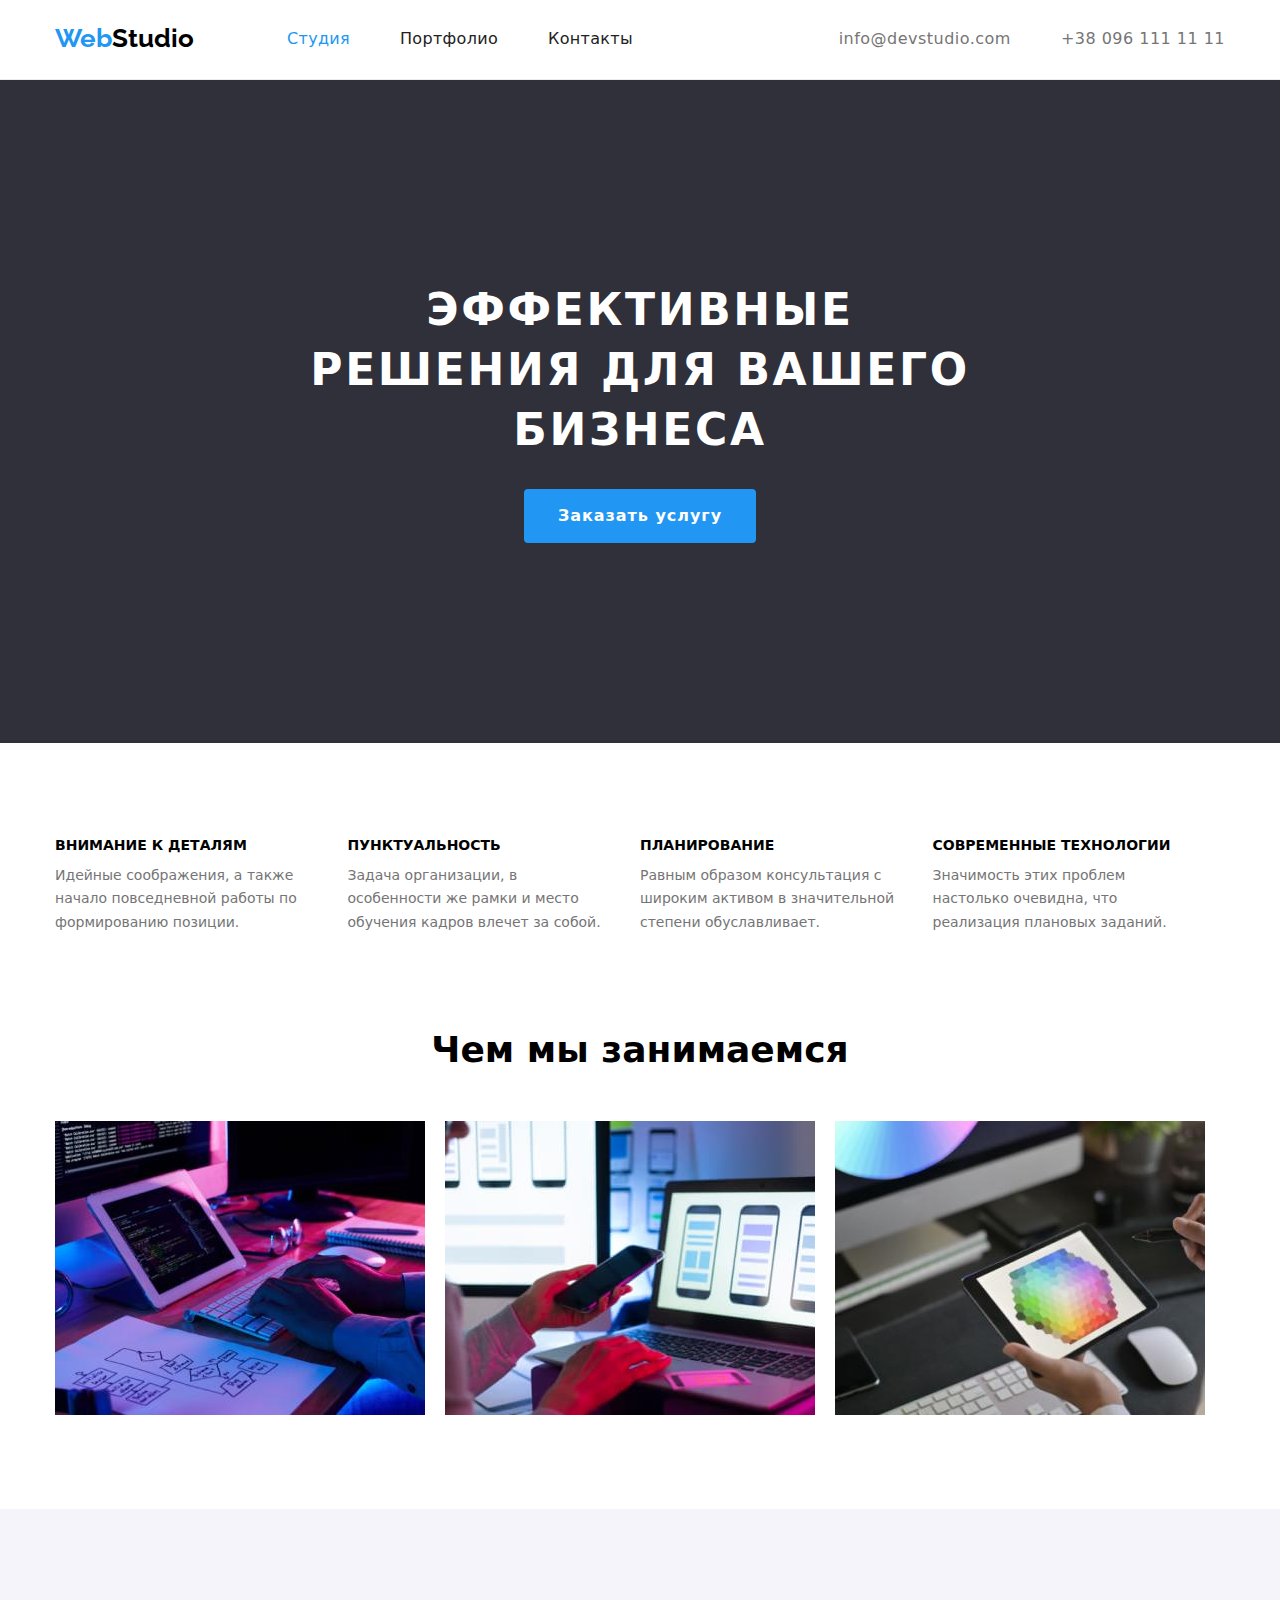
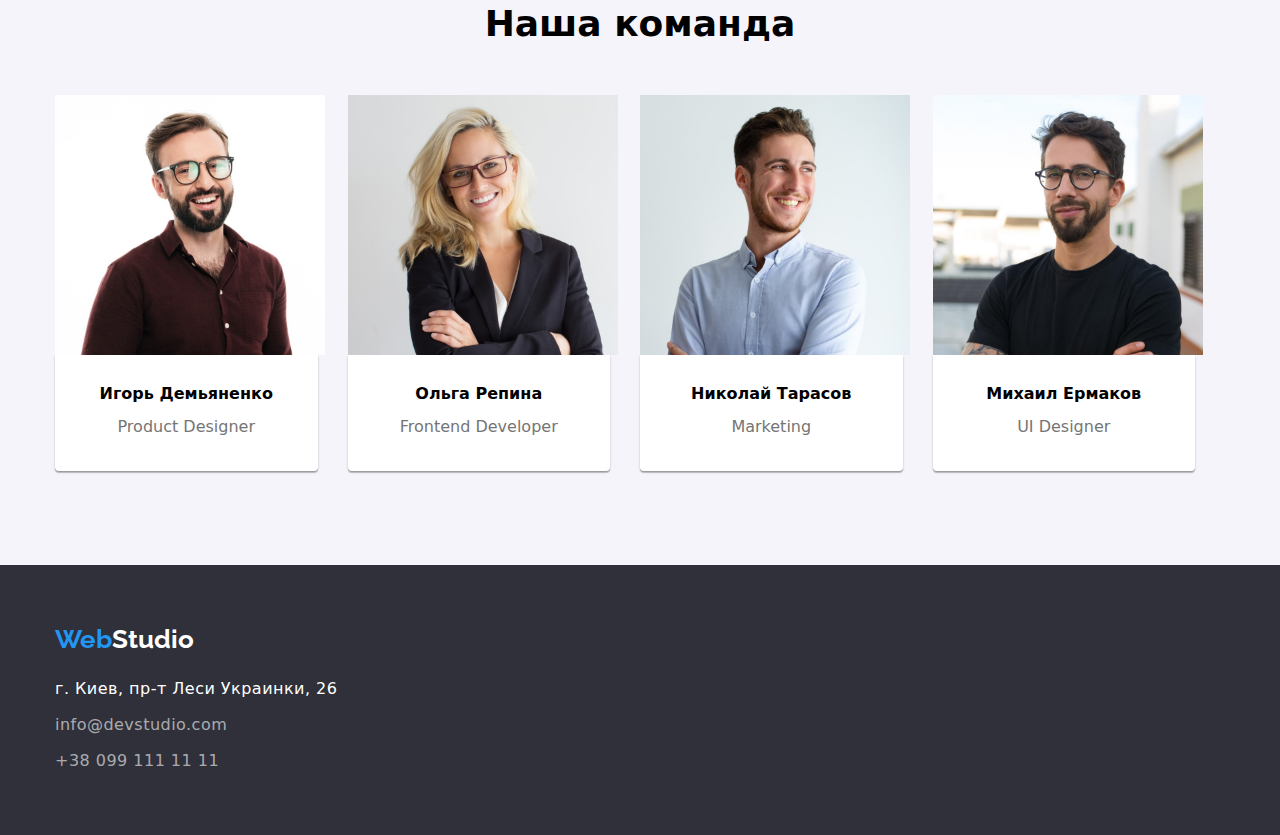
==== index.html @ e512250d "Copy from hw3" ====
<!DOCTYPE html>
<html lang="ru">
    <head>
        <meta charset="UTF-8">
        <meta http-equiv="X-UA-Compatible" content="IE=edge">
        <meta name="viewport" content="width=device-width, initial-scale=1.0">
        <title>Document</title>
        <link rel="stylesheet"
            href="https://cdnjs.cloudflare.com/ajax/libs/modern-normalize/1.1.0/modern-normalize.min.css">
        <link rel="preconnect" href="https://fonts.googleapis.com">
        <link rel="preconnect" href="https://fonts.gstatic.com" crossorigin>
        <link
            href="https://fonts.googleapis.com/css2?family=Raleway:wght@700&family=Roboto:wght@400;500;700;900&display=swap"
            rel="stylesheet">
        <link rel="stylesheet" href="./css/styles.css">
    </head>


    <body>
        <header class="header">
            <div class="container header-container">
                <nav class="site-nav header-wrap">
                    <a class="link logo" href=""> <span class="web">Web</span>Studio</a>
                    <ul class="header-list list">
                        <li class="header-item"> <a class="header-link link
                                current-page-link"
                                href="">Студия</a></li>
                        <li class="header-item"> <a class="header-link link"
                                href="./portfolio.html"> Портфолио</a></li>
                        <li class="header-item"> <a class="header-link link"
                                href=""> Контакты</a></li>
                    </ul>
                </nav>
                <ul class="list contacts-nav">
                    <li class="contacts-item"> <a class="contacts-link link"
                            href="mailto:info@devstudio.com">info@devstudio.com</a></li>
                    <li class="contacts-item"> <a class="contacts-link link"
                            href="tel:+380961111111">+38
                            096
                            111 11 11</a></li>
                </ul>
            </div>
        </header>
        <main>
            <section class="hero">
                <div class="container">
                    <h1 class="hero-title">Эффективные решения для вашего
                        бизнеса</h1>
                    <button type="button hero-btn" class="button">Заказать
                        услугу</button>
                </div>
            </section>
            <section class="section">
                <div class="container">
                    <h2 class="visually-hidden">Наши преимущества</h2>
                    <ul class="advantages-list list">
                        <li class="advantages-item">
                            <h3 class="advantages-descr section-subtitle">Внимание
                                к
                                деталям</h3>
                            <p class="subtitle-text">Идейные соображения, а
                                также
                                начало повседневной
                                работы по формированию позиции.</p>
                        </li>
                        <li class="advantages-item">
                            <h3 class="advantages-descr section-subtitle">Пунктуальность</h3>
                            <p class="subtitle-text">Задача организации, в
                                особенности же рамки и место
                                обучения кадров влечет за собой.</p>
                        </li>
                        <li class="advantages-item">
                            <h3 class="advantages-descr section-subtitle">Планирование</h3>
                            <p class="subtitle-text">Равным образом
                                консультация
                                с
                                широким активом в
                                значительной степени обуславливает.</p>
                        </li>
                        <li class="advantages-item">
                            <h3 class="advantages-descr section-subtitle">Современные
                                технологии</h3>
                            <p class="subtitle-text">Значимость этих проблем
                                настолько очевидна, что
                                реализация плановых заданий.</p>
                        </li>
                    </ul>
                </div>
            </section>
            <section class="section features">
                <div class="container">
                    <h2 class="features-title section-title">Чем мы
                        занимаемся</h2>
                    <ul class="features-list list features-wrap">
                        <li class="features-item"> <img
                                src="./images/computer.jpg"
                                alt="схема" width="370"> </li>
                        <li class="features-item"> <img
                                src="./images/phone.jpg"
                                alt="телефон" width="370"> </li>
                        <li class="features-item"> <img
                                src="./images/colors.jpg"
                                alt="панель
                                цветов" width="370"> </li>
                    </ul>
                </div>
            </section>
            <section class="section team">
                <div class="container">
                    <h2 class="section-title team-title">Наша команда</h2>
                    <ul class="list team-list team-wrap">
                        <li class="team-item">
                            <img src="./images/Product-designer.jpg"
                                alt="Product-designer" width="270">
                            <div class="team-container">
                                <h3 class="team-member-name section-subtitle">Игорь
                                    Демьяненко</h3>
                                <p class="team-member-pos subtitle-text">Product
                                    Designer</p>
                            </div>
                        </li>
                        <li class="team-item">
                            <img src="./images/Front-end-developer.jpg"
                                alt="Front-end-developer" width="270">
                            <div class="team-container">
                                <h3 class="team-member-name section-subtitle">Ольга
                                    Репина</h3>
                                <p class="team-member-pos subtitle-text">Frontend
                                    Developer</p>
                            </div>
                        </li>
                        <li class="team-item">
                            <img src="./images/Marketing.jpg"
                                alt="Marketing" width="270">
                            <div class="team-container">
                                <h3 class="team-member-name section-subtitle">Николай
                                    Тарасов</h3>
                                <p class="team-member-pos subtitle-text">Marketing</p>
                            </div>
                        </li>
                        <li class="team-item">
                            <img src="./images/Designer.jpg"
                                alt="u-i-designer" width="270">
                            <div class="team-container">
                                <h3 class="team-member-name section-subtitle">Михаил
                                    Ермаков</h3>
                                <p class="team-member-pos subtitle-text">UI
                                    Designer</p>
                            </div>
                        </li>
                    </ul>
                </div>
            </section>
        </main>

        <footer class="footer">
            <div class="container">
                <a class="logo logo-white" href=""> <span class="web">Web</span>Studio</a>
                <address class="address">
                    <ul class="list footer-list">
                        <li class="address-item"> <a class="link contacts-link
                                address-link"
                                href="https://www.google.com/maps/place/%D0%B1%D1%83%D0%BB.+%D0%9B%D0%B5%D1%81%D0%B8+%D0%A3%D0%BA%D1%80%D0%B0%D0%B8%D0%BD%D0%BA%D0%B8,+26,+%D0%9A%D0%B8%D0%B5%D0%B2,+02000/@50.4265807,30.5361971,17z/data=!3m1!4b1!4m5!3m4!1s0x40d4cf0e033ecbe9:0x57a4dffefec77da0!8m2!3d50.4265807!4d30.5383859">г.
                                Киев,
                                пр-т Леси
                                Украинки, 26</a></li>
                        <li class="address-item"><a class="contacts-link-white
                                contacts-link
                                link"
                                href="mailto:info@devstudio.com">info@devstudio.com</a></li>
                        <li><a class="contacts-link-white
                                contacts-link
                                link"
                                href="tel:+380991111111">+38
                                099 111
                                11 11</a></li>
                    </ul>
                </address>
            </div>
        </footer>
    </body>
</html>
---- css/styles.css ----
/* осовной цвет текста #212121;
    акцент #2196F3;
    цвет текста-2  #757575;
    белый #FFFFFF;
 */
:root {
  --primary-text-color: #212121;
  --secondary-text-color: #757575;
  --btn-color: #ffffff;
  --accent-color: #2196f3;
  --background-section-color: #2f303a;
}

.body {
  font-family: "Roboto", sans-serif;
  letter-spacing: 0.03em;
  font-size: 14px;
  color: var(--primary-text-color);
}

p,
h1,
h2,
h3,
h4,
h5,
h6 {
  margin: 0;
}

ul,
p {
  margin: 0;
  padding: 0;
}

img {
  display: block;
}

.container {
  width: 1200px;
  padding-right: 15px;
  padding-left: 15px;
  margin: 0 auto;
}

.list {
  list-style: none;
}

.link {
  text-decoration: none;
}

.button {
  padding: 10px 32px;

  color: var(--btn-color);
  background-color: var(--accent-color);
  border-color: transparent;
  border-radius: 4px;
  font-family: inherit;
  font-weight: 700;
  font-size: 16px;
  line-height: 1.87;
  letter-spacing: 0.06em;
  cursor: pointer;
}

.button:hover,
.button:focus {
  color: #188ce8;
  background-color: #fff;
  box-shadow: 0px 4px 4px rgba(0, 0, 0, 0.15);
}

.visually-hidden {
  position: absolute;
  white-space: nowrap;
  width: 1px;
  height: 1px;
  overflow: hidden;
  border: 0;
  padding: 0;
  clip: rect(0 0 0 0);
  clip-path: inset(50%);
  margin: -1px;
}

/* HEADER */
.header {
  padding-top: 24px;
  padding-bottom: 25px;

  border-bottom: 1px solid #ececec;
}

.header-container {
  display: flex;
  align-items: center;
}

.header-wrap {
  display: flex;
  align-items: center;
}

.header-list {
  display: flex;
}
.header-item:not(:last-child) {
  margin-right: 50px;
}

/* Logo */
.logo {
  margin-right: 93px;

  color: #000000;
  font-family: Raleway, sans-serif;
  font-weight: 700;
  font-size: 26px;
}

.web {
  color: var(--accent-color);
}

/* Site Nav */
.site-nav {
  display: flex;
  align-items: center;
}

.header-link {
  color: var(--primary-text-color);
  font-weight: 500;
  line-height: 1.14;
  letter-spacing: 0.02em;
}

.header-link:hover,
.header-link:focus {
  color: var(--accent-color);
}

/* Contacts Nav */
.contacts-nav {
  display: flex;
  margin-left: auto;
}

.contacts-link {
  color: var(--secondary-text-color);
  font-weight: 500;
  line-height: 1.71;
  letter-spacing: 0.03em;
}

.contacts-item + .contacts-item {
  margin-left: 50px;
}

.contacts-link:hover,
.contacts-link:focus {
  color: var(--accent-color);
}

/* Hero */
.hero {
  padding-top: 200px;
  padding-bottom: 200px;

  background-color: var(--background-section-color);
  text-align: center;
}

.hero-title {
  width: 696px;
  margin-left: auto;
  margin-right: auto;
  margin-bottom: 30px;

  color: #ffffff;
  font-weight: 900;
  font-size: 44px;
  line-height: 1.36;
  text-align: center;
  letter-spacing: 0.06em;
  text-transform: uppercase;
}

.hero-btn {
  padding-top: 30px;
}

/* section */
.section {
  padding-bottom: 94px;
  padding-top: 94px;
}

.section-title {
  font-weight: 700;
  font-size: 36px;
  line-height: 1.16;
  text-align: center;
}

.section-subtitle {
  margin-bottom: 10px;

  font-weight: 700;
  line-height: 1.16;
}
.subtitle-text {
  font-size: 14px;
  line-height: 1.71;
  color: var(--secondary-text-color);
}

/* FEATURES */
.features {
  padding-top: 0;
}

.features-title {
  margin-bottom: 50px;
}

.features-wrap {
  display: flex;
}

.features-item {
  width: calc((100% - 90px) / 3);
}

.features-item:not(:last-child) {
  margin-right: 30px;
}

/* ADVANTAGES */

.advantages-descr {
  font-size: 14px;
  text-transform: uppercase;
}

.advantages-list {
  display: flex;
}

.advantages-item {
  width: calc((100% - 120px) / 4);
}

.advantages-item:not(:last-child) {
  margin-right: 30px;
}

/* TEAM */

.team {
  background-color: #f5f4fa;
}
.team-wrap {
  display: flex;
}

.team-item {
  width: calc((100% - 120px) / 4);
}

.team-item:not(:last-child) {
  margin-right: 30px;
}

.team-title {
  margin-bottom: 50px;
}

.team-container {
  padding-top: 30px;
  padding-bottom: 30px;

  background-color: #fff;
  text-align: center;
  box-shadow: 0px 1px 3px rgba(0, 0, 0, 0.12), 0px 1px 1px rgba(0, 0, 0, 0.14),
    0px 2px 1px rgba(0, 0, 0, 0.2);
  border-radius: 0px 0px 4px 4px;
}

.team-member-name {
  font-size: 16px;
}

.team-member-pos {
  font-size: 16px;
}

/* Footer */
.footer {
  padding-top: 60px;
  padding-bottom: 60px;

  background-color: var(--background-section-color);
  color: #ffffff;
}

.logo-white {
  display: inline-block;
  margin-bottom: 20px;
  margin-right: 0;

  color: #ffffff;
  text-decoration: none;
}

.address {
  font-style: normal;
}
.address-link {
  color: #ffffff;
}

.contacts-link-white {
  color: rgba(255, 255, 255, 0.6);
}

.address-item {
  margin-bottom: 9px;
}

/* Projects */
.current-page-link {
  color: var(--accent-color);
}

.projects-list {
  display: flex;
  justify-content: center;
  margin-bottom: 50px;
}

.projects-item + .projects-item {
  margin-left: 8px;
}

.projects-button {
  padding: 6px 22px;

  background-color: #f5f4fa;
  color: var(--primary-text-color);
  font-weight: 500;
  line-height: 1.63;
  border-radius: 4px;
}

.projects-button:hover,
.projects-button:focus {
  background-color: var(--accent-color);
  color: var(--btn-color);
}

.projects-name-link {
  margin-bottom: 4px;

  font-size: 18px;
  line-height: 2;
  color: var(--primary-text-color);
}

.projects-type-link {
  font-size: 16px;
  line-height: 1.87;
  color: var(--secondary-text-color);
}

.projects-wrap {
  display: flex;
  flex-wrap: wrap;
  margin: -15px;
}

.projects-item-wrap {
  width: calc((100% - 90px) / 3);
  margin: 15px;
}

.projects-content {
  padding: 20px 24px;

  border: 1px solid #eeeeee;
  border-top: none;
}
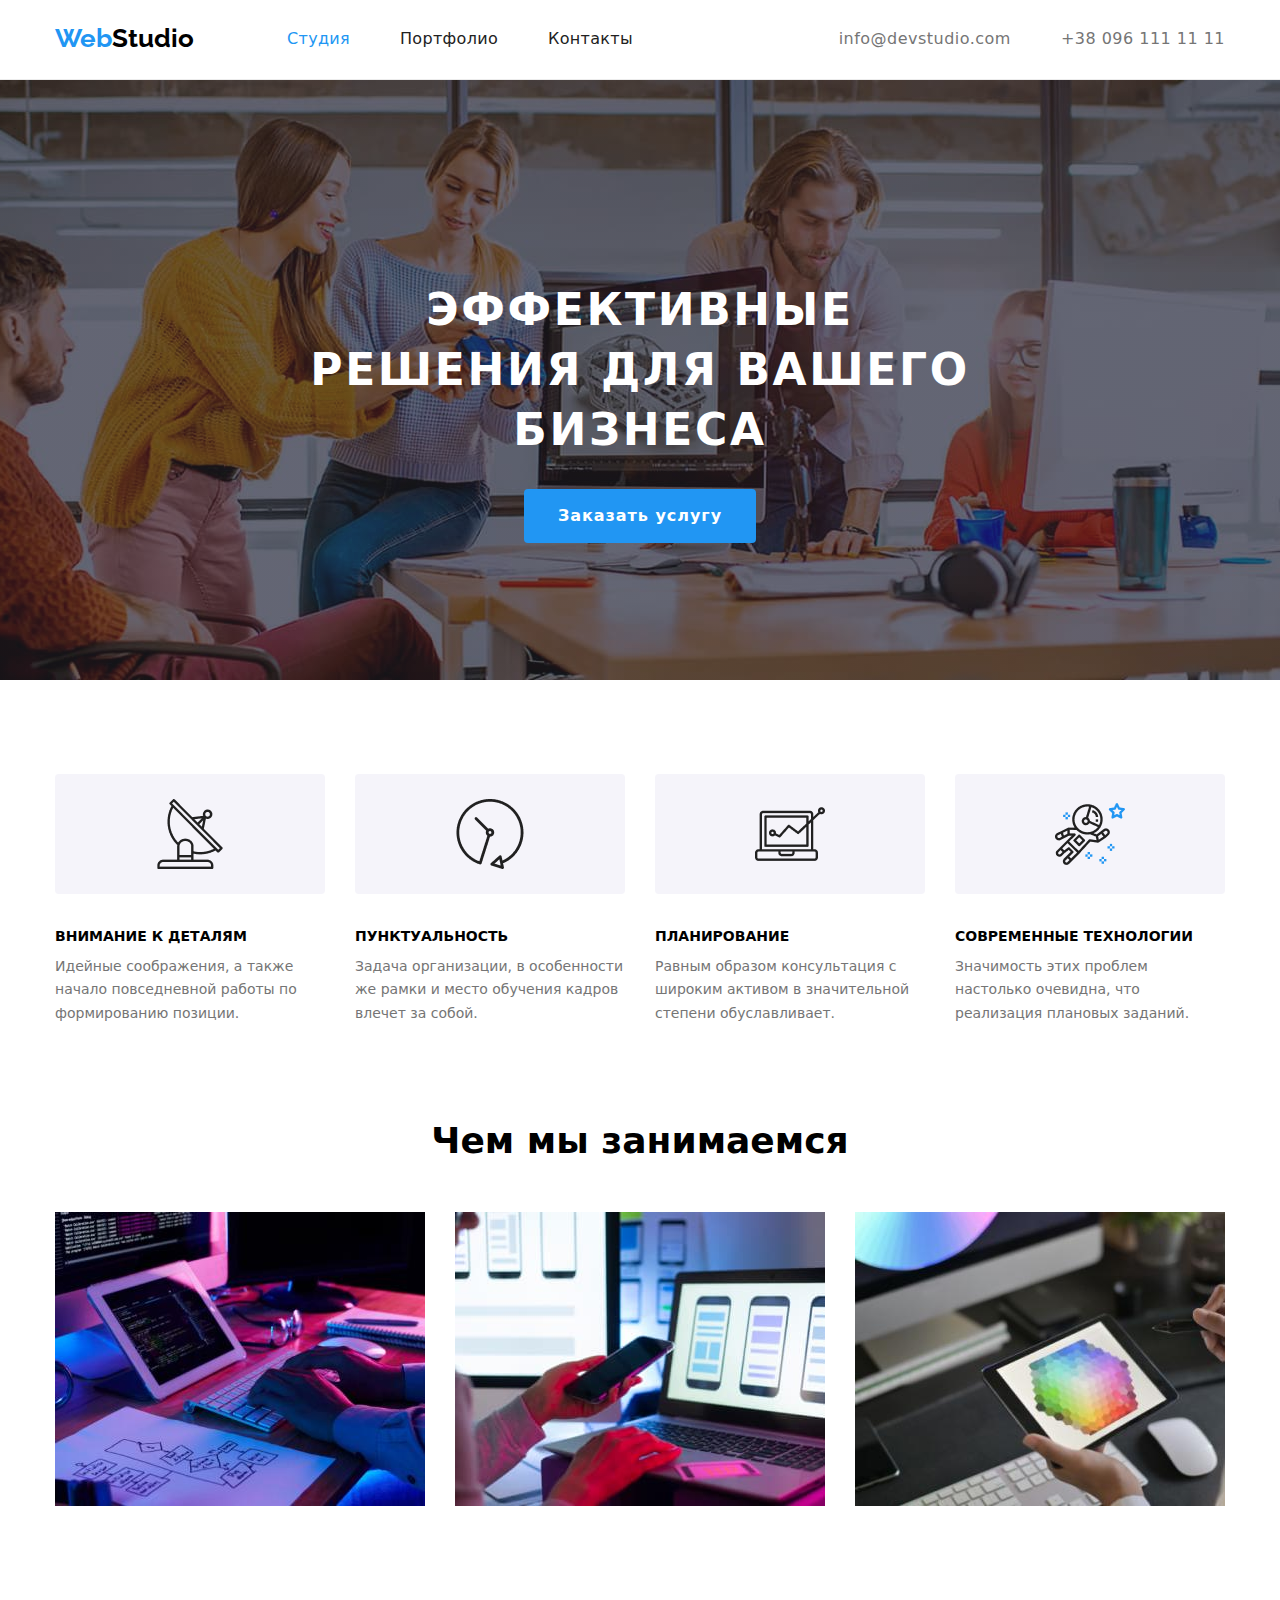
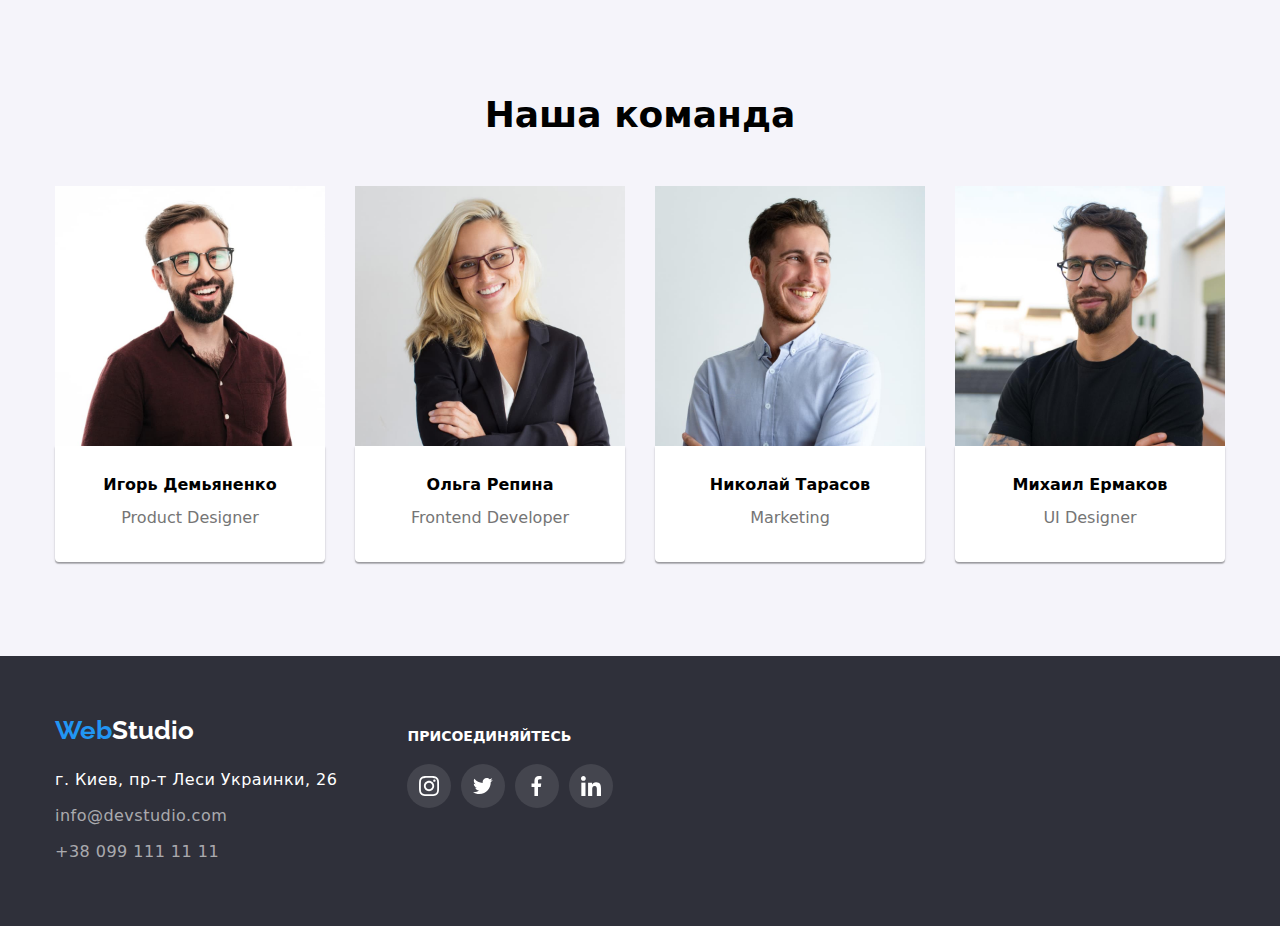
==== commit 4319d52a: "background color (hero), some svg added" ====
--- a/index.html
+++ b/index.html
@@ -154,28 +154,73 @@
         </main>
 
         <footer class="footer">
-            <div class="container">
-                <a class="logo logo-white" href=""> <span class="web">Web</span>Studio</a>
-                <address class="address">
-                    <ul class="list footer-list">
-                        <li class="address-item"> <a class="link contacts-link
-                                address-link"
-                                href="https://www.google.com/maps/place/%D0%B1%D1%83%D0%BB.+%D0%9B%D0%B5%D1%81%D0%B8+%D0%A3%D0%BA%D1%80%D0%B0%D0%B8%D0%BD%D0%BA%D0%B8,+26,+%D0%9A%D0%B8%D0%B5%D0%B2,+02000/@50.4265807,30.5361971,17z/data=!3m1!4b1!4m5!3m4!1s0x40d4cf0e033ecbe9:0x57a4dffefec77da0!8m2!3d50.4265807!4d30.5383859">г.
-                                Киев,
-                                пр-т Леси
-                                Украинки, 26</a></li>
-                        <li class="address-item"><a class="contacts-link-white
-                                contacts-link
-                                link"
-                                href="mailto:info@devstudio.com">info@devstudio.com</a></li>
-                        <li><a class="contacts-link-white
-                                contacts-link
-                                link"
-                                href="tel:+380991111111">+38
-                                099 111
-                                11 11</a></li>
-                    </ul>
-                </address>
+            <div class="container footer-wrap">
+                <div class="contact-us-footer">
+                    <a class="logo logo-white" href=""> <span class="web">Web</span>Studio</a>
+                    <address class="address">
+                        <ul class="list footer-list">
+                            <li class="address-item"> <a class="link
+                                    contacts-link
+                                    address-link"
+                                    href="https://www.google.com/maps/place/%D0%B1%D1%83%D0%BB.+%D0%9B%D0%B5%D1%81%D0%B8+%D0%A3%D0%BA%D1%80%D0%B0%D0%B8%D0%BD%D0%BA%D0%B8,+26,+%D0%9A%D0%B8%D0%B5%D0%B2,+02000/@50.4265807,30.5361971,17z/data=!3m1!4b1!4m5!3m4!1s0x40d4cf0e033ecbe9:0x57a4dffefec77da0!8m2!3d50.4265807!4d30.5383859">г.
+                                    Киев,
+                                    пр-т Леси
+                                    Украинки, 26</a></li>
+                            <li class="address-item"><a
+                                    class="contacts-link-white
+                                    contacts-link
+                                    link"
+                                    href="mailto:info@devstudio.com">info@devstudio.com</a></li>
+                            <li><a class="contacts-link-white
+                                    contacts-link
+                                    link"
+                                    href="tel:+380991111111">+38
+                                    099 111
+                                    11 11</a></li>
+                        </ul>
+                    </address>
+                </div>
+                <div class="join-us">
+                    <h2 class="join-us-title">присоединяйтесь</h2>
+                    <ul class="list footer-social-list">
+                        <li class="item footer-social-item"> <a class="link
+                                join-us-link"
+                                href="https://www.instagram.com">
+                                <svg class="footer-social-icon" width="20"
+                                    height="20">
+                                    <use
+                                        href="./images/icons.svg#icon-instagram-icon"></use>
+                                </svg>
+                            </a></li>
+                        <li class="item footer-social-item"> <a class="link
+                                join-us-link"
+                                href="https://www.twitter.com">
+                                <svg class="footer-social-icon" width="20"
+                                    height="20">
+                                    <use
+                                        href="./images/icons.svg#icon-twitter-icon"></use>
+                                </svg>
+                            </a></li>
+                        <li class="item footer-social-item"> <a class="link
+                            join-us-link"
+                            href="https://www.facebook.com">
+                            <svg class="footer-social-icon" width="20"
+                                height="20">
+                                <use
+                                    href="./images/icons.svg#icon-facebook-footer"></use>
+                            </svg>
+                        </a></a></li>
+                        <li class="item footer-social-item"> <a class="link
+                            join-us-link"
+                            href="https://www.linkedin.com">
+                            <svg class="footer-social-icon" width="20"
+                                height="20">
+                                <use
+                                    href="./images/icons.svg#icon-linkedin-icon"></use>
+                            </svg>
+                        </a></li>
+                    </ul>
+                </div>
             </div>
         </footer>
     </body>
--- a/css/styles.css
+++ b/css/styles.css
@@ -171,8 +171,21 @@
 .hero {
   padding-top: 200px;
   padding-bottom: 200px;
-
-  background-color: var(--background-section-color);
+  max-width: 1600px;
+  height: 600px;
+  margin-right: auto;
+  margin-left: auto;
+
+  background-image: linear-gradient(
+      to right,
+      rgba(47, 48, 58, 0.4),
+      rgba(47, 48, 58, 0.4)
+    ),
+    url(../images/hero-img.jpg);
+  background-size: cover;
+  background-position: center;
+  background-repeat: no-repeat;
+
   text-align: center;
 }
 
@@ -220,6 +233,50 @@
   color: var(--secondary-text-color);
 }
 
+/* ADVANTAGES */
+
+.advantages-descr {
+  font-size: 14px;
+  text-transform: uppercase;
+}
+
+.advantages-list {
+  display: flex;
+}
+
+.advantages-item {
+  width: calc((100% - 60px) / 3);
+}
+
+.advantages-item:not(:last-child) {
+  margin-right: 30px;
+}
+
+.advantages-item::before {
+  display: inline-block;
+  content: "";
+  width: 270px;
+  height: 120px;
+  border-radius: 4px;
+  background-color: #f5f4fa;
+  background-position: center;
+  background-repeat: no-repeat;
+  margin-bottom: 30px;
+}
+.advantages-item:nth-child(1)::before {
+  background-image: url(../images/advantages1.png);
+}
+
+.advantages-item:nth-child(2)::before {
+  background-image: url(../images/advantages2.png);
+}
+.advantages-item:nth-child(3)::before {
+  background-image: url(../images/advantages3.png);
+}
+.advantages-item:nth-child(4)::before {
+  background-image: url(../images/advantages4.png);
+}
+
 /* FEATURES */
 .features {
   padding-top: 0;
@@ -234,32 +291,13 @@
 }
 
 .features-item {
-  width: calc((100% - 90px) / 3);
+  width: calc((100% - 60px) / 3);
 }
 
 .features-item:not(:last-child) {
   margin-right: 30px;
 }
 
-/* ADVANTAGES */
-
-.advantages-descr {
-  font-size: 14px;
-  text-transform: uppercase;
-}
-
-.advantages-list {
-  display: flex;
-}
-
-.advantages-item {
-  width: calc((100% - 120px) / 4);
-}
-
-.advantages-item:not(:last-child) {
-  margin-right: 30px;
-}
-
 /* TEAM */
 
 .team {
@@ -270,7 +308,7 @@
 }
 
 .team-item {
-  width: calc((100% - 120px) / 4);
+  width: calc((100% - 90px) / 4);
 }
 
 .team-item:not(:last-child) {
@@ -333,6 +371,82 @@
   margin-bottom: 9px;
 }
 
+.join-us-title {
+  padding-top: 12px;
+  margin-bottom: 20px;
+
+  text-transform: uppercase;
+  color: #ffffff;
+  font-size: 14px;
+  font-weight: 700;
+}
+
+.footer-social-list {
+    display: flex;
+    justify-content: center;
+}
+
+.join-us-link {
+    display: flex;
+    justify-content: center;
+    align-items: center;
+
+    width: 44px;
+    height: 44px;
+    background-color: rgba(255, 255, 255, 0.1);
+    border-radius: 50%;
+}
+
+.footer-social-item + .footer-social-item {
+  margin-left: 10px;
+}
+
+.footer-social-icon {
+    fill: #ffffff;
+}
+
+
+
+/* .footer-social-item:nth-child(1) {
+  background-image: url(../images/instagram-footer.png);
+  background-repeat: no-repeat;
+  background-position: center;
+}
+.footer-social-item:nth-child(2) {
+  background-image: url(../images/twitter-footer.png);
+  background-repeat: no-repeat;
+  background-position: center;
+}
+.footer-social-item:nth-child(3) {
+  background-image: url(../images/facebook-footer.png);
+  background-repeat: no-repeat;
+  background-position: center;
+}
+.footer-social-item:nth-child(4) {
+  margin-right: 0;
+
+  background-image: url(../images/linkedin-footer.png);
+  background-repeat: no-repeat;
+  background-position: center;
+}
+
+.footer-social-item:hover,
+.footer-social-item:focus {
+  background-color: var(--accent-color);
+} */
+
+.footer-wrap {
+  display: flex;
+}
+
+.contact-us-footer {
+  margin-right: 70px;
+}
+
+.join-us-link {
+  cursor: pointer;
+}
+
 /* Projects */
 .current-page-link {
   color: var(--accent-color);
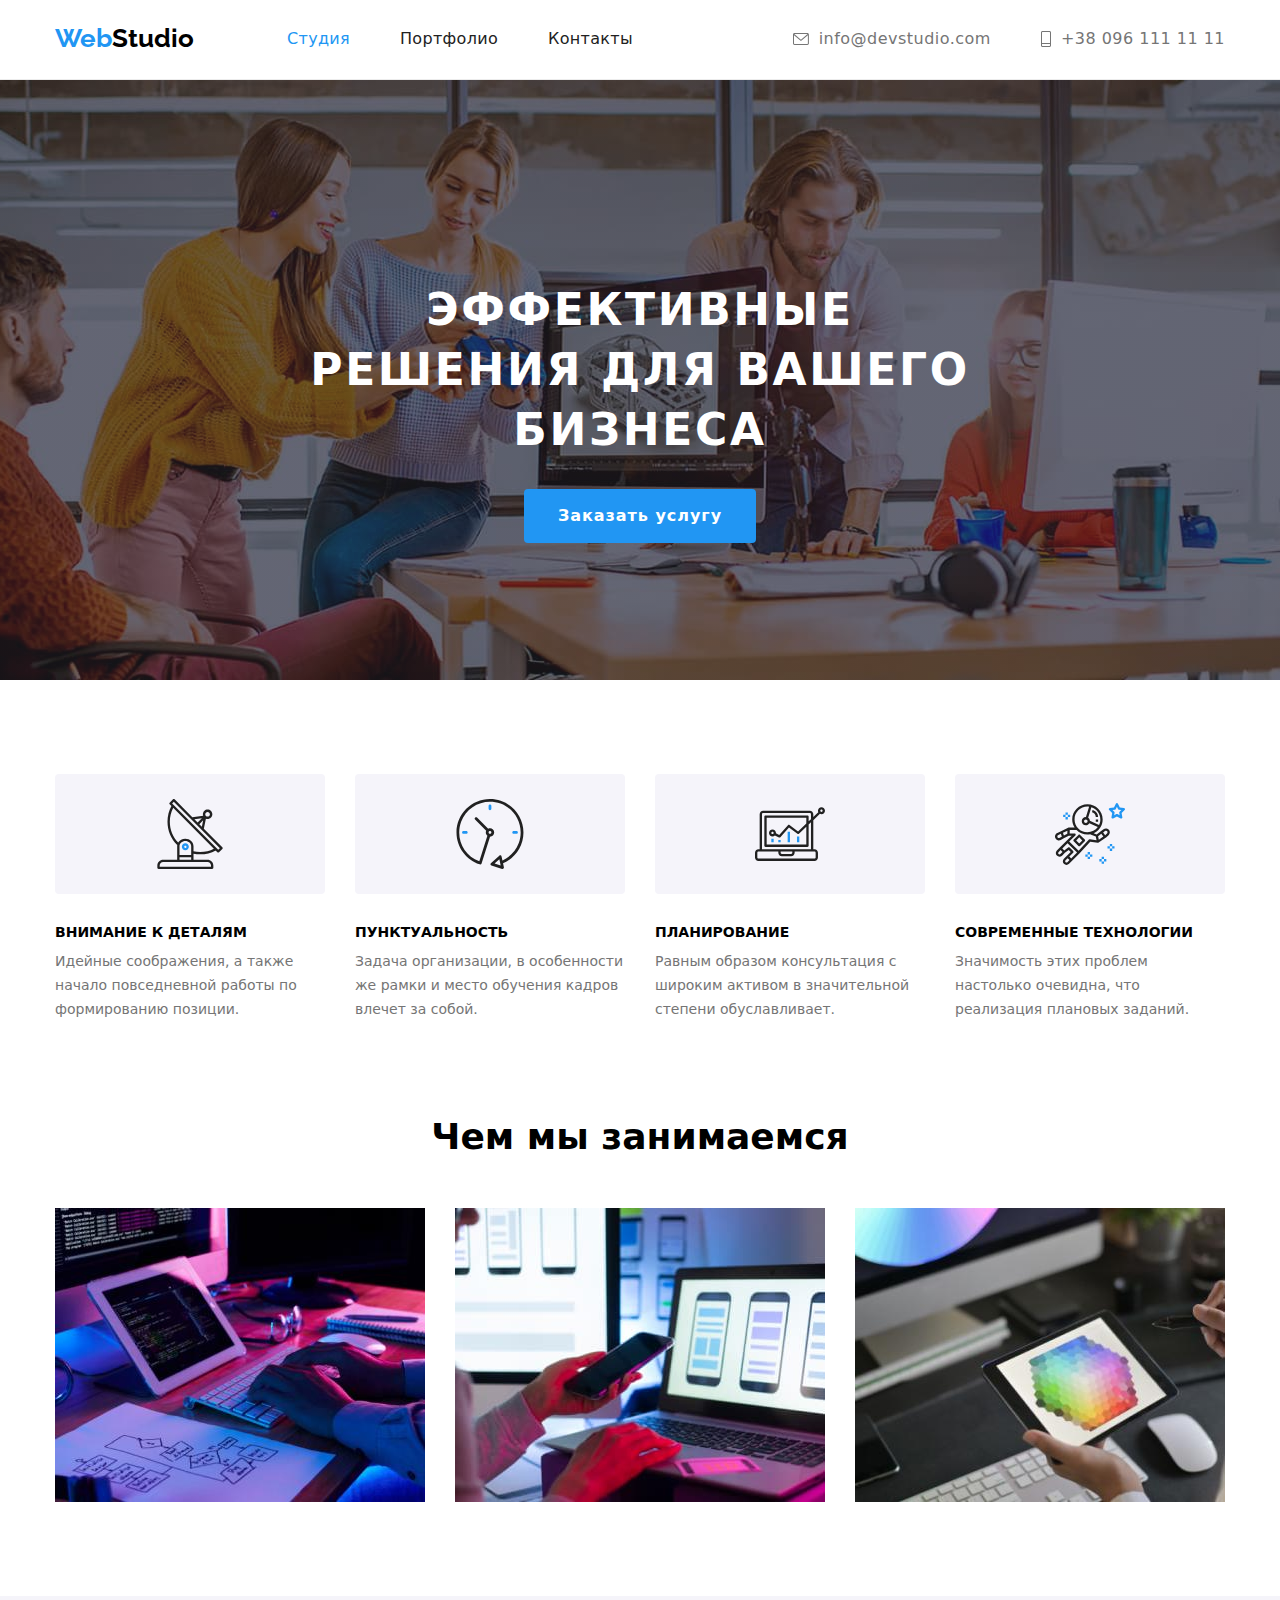
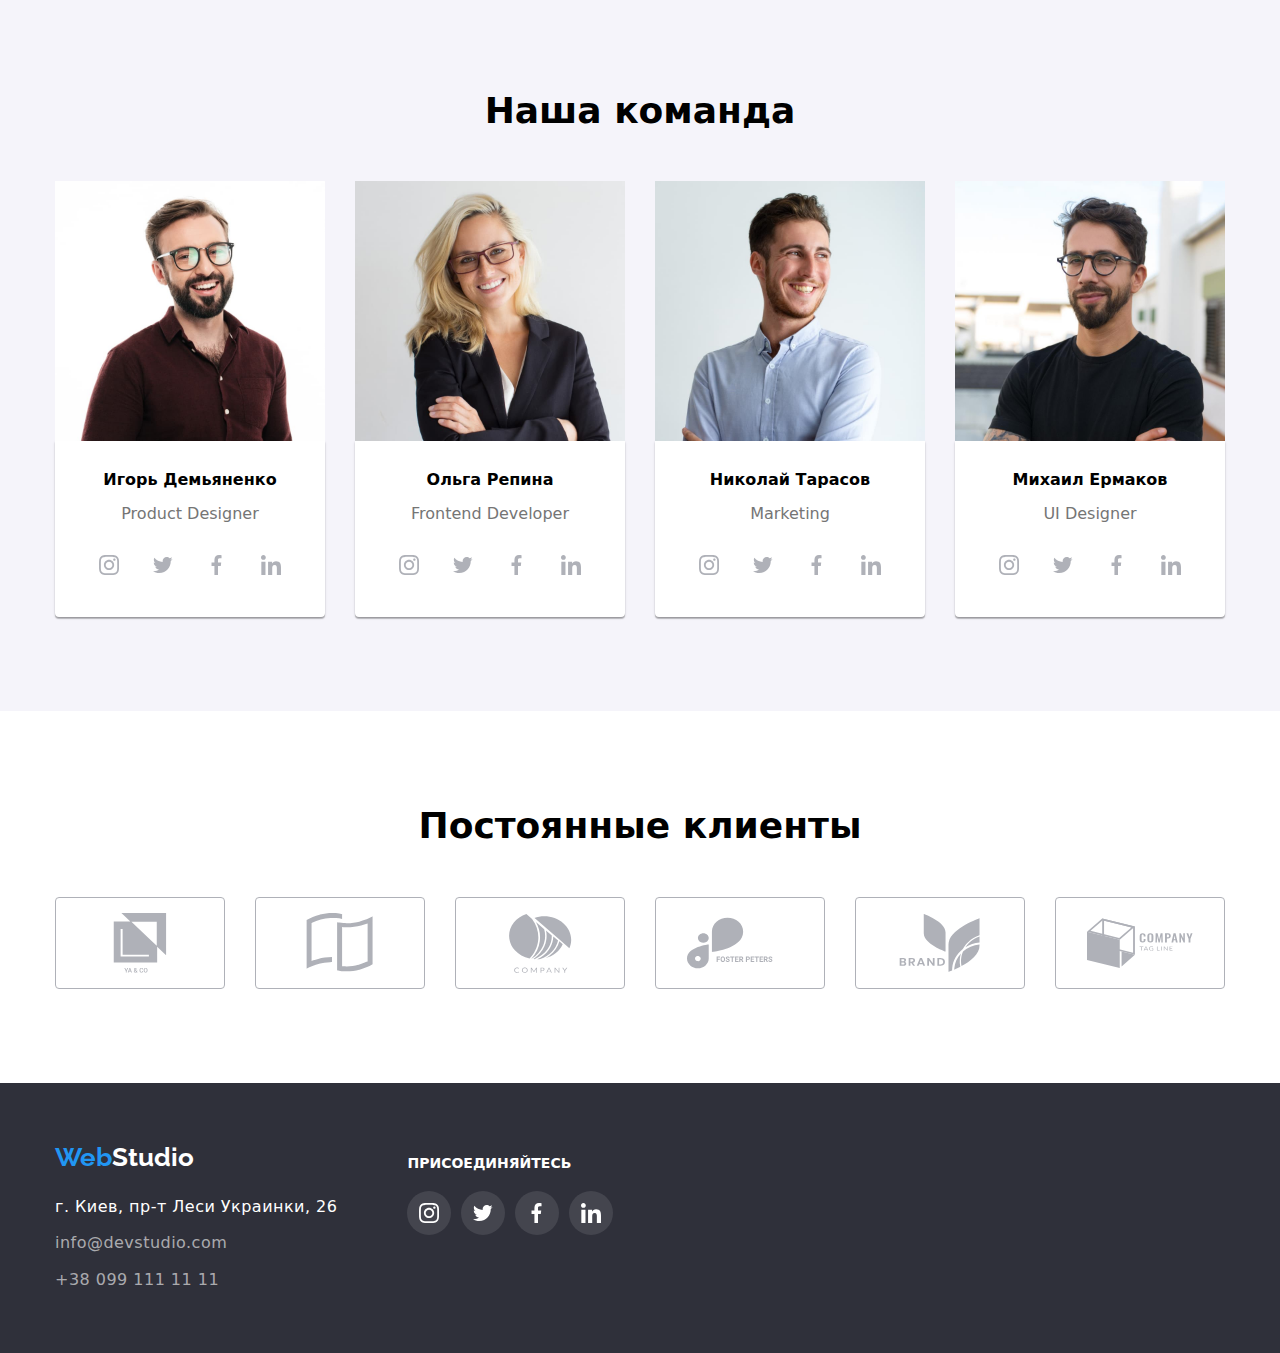
==== commit 7c16ada2: "final project" ====
--- a/index.html
+++ b/index.html
@@ -33,11 +33,21 @@
                 </nav>
                 <ul class="list contacts-nav">
                     <li class="contacts-item"> <a class="contacts-link link"
-                            href="mailto:info@devstudio.com">info@devstudio.com</a></li>
+                            href="mailto:info@devstudio.com">
+                            <svg class="contacts-icon" width="16" height="12">
+                                <use href="./images/icons.svg#icon-envelope"></use>
+                            </svg>
+                            <span>info@devstudio.com</span>
+                            </a></li>
                     <li class="contacts-item"> <a class="contacts-link link"
-                            href="tel:+380961111111">+38
-                            096
-                            111 11 11</a></li>
+                            href="tel:+380961111111">
+                            <svg class="contacts-icon" width="10" height="16">
+                                <use href="./images/icons.svg#icon-phone"></use>
+                            </svg>
+                            <span>+38
+                                096
+                                111 11 11</span>
+                            </a></li>
                 </ul>
             </div>
         </header>
@@ -55,6 +65,11 @@
                     <h2 class="visually-hidden">Наши преимущества</h2>
                     <ul class="advantages-list list">
                         <li class="advantages-item">
+                            <div class="advantages-wrap">
+                            <svg class="advantages-icon" width="70" height="70">
+                                <use href="./images/icons.svg#icon-advantages1"></use>
+                            </svg>
+                           </div>
                             <h3 class="advantages-descr section-subtitle">Внимание
                                 к
                                 деталям</h3>
@@ -64,12 +79,22 @@
                                 работы по формированию позиции.</p>
                         </li>
                         <li class="advantages-item">
+                            <div class="advantages-wrap">
+                                <svg class="advantages-icon" width="70" height="70">
+                                    <use href="./images/icons.svg#icon-advantages2"></use>
+                                </svg>
+                               </div>
                             <h3 class="advantages-descr section-subtitle">Пунктуальность</h3>
                             <p class="subtitle-text">Задача организации, в
                                 особенности же рамки и место
                                 обучения кадров влечет за собой.</p>
                         </li>
                         <li class="advantages-item">
+                            <div class="advantages-wrap">
+                                <svg class="advantages-icon" width="70" height="70">
+                                    <use href="./images/icons.svg#icon-advantages3"></use>
+                                </svg>
+                               </div>
                             <h3 class="advantages-descr section-subtitle">Планирование</h3>
                             <p class="subtitle-text">Равным образом
                                 консультация
@@ -78,6 +103,11 @@
                                 значительной степени обуславливает.</p>
                         </li>
                         <li class="advantages-item">
+                            <div class="advantages-wrap">
+                                <svg class="advantages-icon" width="70" height="70">
+                                    <use href="./images/icons.svg#icon-advantages4"></use>
+                                </svg>
+                               </div>
                             <h3 class="advantages-descr section-subtitle">Современные
                                 технологии</h3>
                             <p class="subtitle-text">Значимость этих проблем
@@ -89,7 +119,7 @@
             </section>
             <section class="section features">
                 <div class="container">
-                    <h2 class="features-title section-title">Чем мы
+                    <h2 class="section-title">Чем мы
                         занимаемся</h2>
                     <ul class="features-list list features-wrap">
                         <li class="features-item"> <img
@@ -107,7 +137,7 @@
             </section>
             <section class="section team">
                 <div class="container">
-                    <h2 class="section-title team-title">Наша команда</h2>
+                    <h2 class="section-title">Наша команда</h2>
                     <ul class="list team-list team-wrap">
                         <li class="team-item">
                             <img src="./images/Product-designer.jpg"
@@ -117,6 +147,20 @@
                                     Демьяненко</h3>
                                 <p class="team-member-pos subtitle-text">Product
                                     Designer</p>
+                                    <ul class="list team-social-list">
+                                        <li class="item team-social-item"> <a href="https://www.instagram.com" class="link team-social-link"> <svg class="team-social-icon" width="20" height="20">
+                                            <use href="./images/icons.svg#icon-instagram-icon"></use>
+                                        </svg> </a> </li>
+                                        <li class="item team-social-item"> <a href="" class="link team-social-link"> <svg class="team-social-icon" width="20" height="20">
+                                            <use href="./images/icons.svg#icon-twitter-icon"></use>
+                                        </svg> </a> </li>
+                                        <li class="item team-social-item"> <a href="https://www.facebook.com" class="link team-social-link"> <svg class="team-social-icon" width="20" height="20">
+                                            <use href="./images/icons.svg#icon-facebook-icon"></use>
+                                        </svg> </a> </li>
+                                        <li class="item team-social-item"> <a href="https://www.linkedin.com" class="link team-social-link"> <svg class="team-social-icon" width="20" height="20">
+                                            <use href="./images/icons.svg#icon-linkedin-icon"></use>
+                                        </svg> </a> </li>
+                                    </ul>
                             </div>
                         </li>
                         <li class="team-item">
@@ -127,6 +171,20 @@
                                     Репина</h3>
                                 <p class="team-member-pos subtitle-text">Frontend
                                     Developer</p>
+                                    <ul class="list team-social-list">
+                                        <li class="item team-social-item"> <a href="https://www.instagram.com" class="link team-social-link"> <svg class="team-social-icon" width="20" height="20">
+                                            <use href="./images/icons.svg#icon-instagram-icon"></use>
+                                        </svg> </a> </li>
+                                        <li class="item team-social-item"> <a href="https://www.twitter.com" class="link team-social-link"> <svg class="team-social-icon" width="20" height="20">
+                                            <use href="./images/icons.svg#icon-twitter-icon"></use>
+                                        </svg> </a> </li>
+                                        <li class="item team-social-item"> <a href="https://www.facebook.com" class="link team-social-link"> <svg class="team-social-icon" width="20" height="20">
+                                            <use href="./images/icons.svg#icon-facebook-icon"></use>
+                                        </svg> </a> </li>
+                                        <li class="item team-social-item"> <a href="https://www.linkedin.com" class="link team-social-link"> <svg class="team-social-icon" width="20" height="20">
+                                            <use href="./images/icons.svg#icon-linkedin-icon"></use>
+                                        </svg> </a> </li>
+                                    </ul>
                             </div>
                         </li>
                         <li class="team-item">
@@ -136,6 +194,20 @@
                                 <h3 class="team-member-name section-subtitle">Николай
                                     Тарасов</h3>
                                 <p class="team-member-pos subtitle-text">Marketing</p>
+                                <ul class="list team-social-list">
+                                    <li class="item team-social-item"> <a href="https://www.instagram.com" class="link team-social-link"> <svg class="team-social-icon" width="20" height="20">
+                                        <use href="./images/icons.svg#icon-instagram-icon"></use>
+                                    </svg> </a> </li>
+                                    <li class="item team-social-item"> <a href="https://www.twitter.com" class="link team-social-link"> <svg class="team-social-icon" width="20" height="20">
+                                        <use href="./images/icons.svg#icon-twitter-icon"></use>
+                                    </svg> </a> </li>
+                                    <li class="item team-social-item"> <a href="https://www.facebook.com" class="link team-social-link"> <svg class="team-social-icon" width="20" height="20">
+                                        <use href="./images/icons.svg#icon-facebook-icon"></use>
+                                    </svg> </a> </li>
+                                    <li class="item team-social-item"> <a href="https://www.linkedin.com" class="link team-social-link"> <svg class="team-social-icon" width="20" height="20">
+                                        <use href="./images/icons.svg#icon-linkedin-icon"></use>
+                                    </svg> </a> </li>
+                                </ul>
                             </div>
                         </li>
                         <li class="team-item">
@@ -146,8 +218,59 @@
                                     Ермаков</h3>
                                 <p class="team-member-pos subtitle-text">UI
                                     Designer</p>
+                                    <ul class="list team-social-list">
+                                        <li class="item team-social-item"> <a href="https://www.instagram.com" class="link team-social-link"> <svg class="team-social-icon" width="20" height="20">
+                                            <use href="./images/icons.svg#icon-instagram-icon"></use>
+                                        </svg> </a> </li>
+                                        <li class="item team-social-item"> <a href="https://www.twitter.com" class="link team-social-link"> <svg class="team-social-icon" width="20" height="20">
+                                            <use href="./images/icons.svg#icon-twitter-icon"></use>
+                                        </svg> </a> </li>
+                                        <li class="item team-social-item"> <a href="https://www.facebook.com" class="link team-social-link"> <svg class="team-social-icon" width="20" height="20">
+                                            <use href="./images/icons.svg#icon-facebook-icon"></use>
+                                        </svg> </a> </li>
+                                        <li class="item team-social-item"> <a href="https://www.linkedin.com" class="link team-social-link"> <svg class="team-social-icon" width="20" height="20">
+                                            <use href="./images/icons.svg#icon-linkedin-icon"></use>
+                                        </svg> </a> </li>
+                                    </ul>
                             </div>
                         </li>
+                    </ul>
+                </div>
+            </section>
+            <section class="section our-clients">
+                <div class="container">
+                    <h2 class="section-title">Постоянные клиенты</h2>
+                    <ul class="our-clients-list list">
+                        <li class="our-clients-item item"> <a href="" class="link our-clients-link">
+                            <svg class="our-clients-icon" width="106" height="60">
+                                <use href="./images/icons.svg#icon-client1"></use>
+                            </svg>
+                        </a> </li>
+                        <li class="our-clients-item item"> <a href="" class="link our-clients-link">
+                            <svg class="our-clients-icon" width="106" height="60">
+                                <use href="./images/icons.svg#icon-client2"></use>
+                            </svg>
+                        </a> </li>
+                        <li class="our-clients-item item"> <a href="" class="link our-clients-link">
+                            <svg class="our-clients-icon" width="106" height="60">
+                                <use href="./images/icons.svg#icon-client3"></use>
+                            </svg>
+                        </a> </li>
+                        <li class="our-clients-item item"> <a href="" class="link our-clients-link">
+                            <svg class="our-clients-icon" width="106" height="60">
+                                <use href="./images/icons.svg#icon-client4"></use>
+                            </svg>
+                        </a> </li>
+                        <li class="our-clients-item item"> <a href="" class="link our-clients-link">
+                            <svg class="our-clients-icon" width="106" height="60">
+                                <use href="./images/icons.svg#icon-client5"></use>
+                            </svg>
+                        </a> </li>
+                        <li class="our-clients-item item"> <a href="" class="link our-clients-link">
+                            <svg class="our-clients-icon" width="106" height="60">
+                                <use href="./images/icons.svg#icon-client6"></use>
+                            </svg>
+                        </a> </li>
                     </ul>
                 </div>
             </section>
@@ -207,7 +330,7 @@
                             <svg class="footer-social-icon" width="20"
                                 height="20">
                                 <use
-                                    href="./images/icons.svg#icon-facebook-footer"></use>
+                                    href="./images/icons.svg#icon-facebook-icon"></use>
                             </svg>
                         </a></a></li>
                         <li class="item footer-social-item"> <a class="link
--- a/css/styles.css
+++ b/css/styles.css
@@ -152,6 +152,9 @@
 }
 
 .contacts-link {
+  display: flex;
+  align-items: center;
+
   color: var(--secondary-text-color);
   font-weight: 500;
   line-height: 1.71;
@@ -165,6 +168,11 @@
 .contacts-link:hover,
 .contacts-link:focus {
   color: var(--accent-color);
+}
+
+.contacts-icon {
+    margin-right: 10px;
+    fill: currentColor;
 }
 
 /* Hero */
@@ -219,6 +227,7 @@
   font-size: 36px;
   line-height: 1.16;
   text-align: center;
+  margin-bottom: 50px;
 }
 
 .section-subtitle {
@@ -252,29 +261,15 @@
   margin-right: 30px;
 }
 
-.advantages-item::before {
-  display: inline-block;
-  content: "";
-  width: 270px;
-  height: 120px;
-  border-radius: 4px;
-  background-color: #f5f4fa;
-  background-position: center;
-  background-repeat: no-repeat;
-  margin-bottom: 30px;
-}
-.advantages-item:nth-child(1)::before {
-  background-image: url(../images/advantages1.png);
-}
-
-.advantages-item:nth-child(2)::before {
-  background-image: url(../images/advantages2.png);
-}
-.advantages-item:nth-child(3)::before {
-  background-image: url(../images/advantages3.png);
-}
-.advantages-item:nth-child(4)::before {
-  background-image: url(../images/advantages4.png);
+.advantages-wrap {
+    width: 270px;
+    height: 120px;
+    background-color: #F5F4FA;
+    border-radius: 4px;
+    display: flex;
+    justify-content: center;
+    align-items: center;
+    margin-bottom: 30px;
 }
 
 /* FEATURES */
@@ -282,10 +277,6 @@
   padding-top: 0;
 }
 
-.features-title {
-  margin-bottom: 50px;
-}
-
 .features-wrap {
   display: flex;
 }
@@ -313,10 +304,6 @@
 
 .team-item:not(:last-child) {
   margin-right: 30px;
-}
-
-.team-title {
-  margin-bottom: 50px;
 }
 
 .team-container {
@@ -338,6 +325,70 @@
   font-size: 16px;
 }
 
+.team-social-list {
+    display: flex;
+    justify-content: center;
+    align-items: center;
+    margin-top: 16px;
+}
+
+.team-social-link {
+    display: flex;
+    justify-content: center;
+    align-items: center;
+    width: 44px;
+    height: 44px;
+    border-radius: 50%;
+    background-color: #ffffff;
+}  
+.team-social-link:hover, .team-social-link:focus {
+background-color: var(--accent-color);
+}
+
+.team-social-link:hover .team-social-icon, .team-social-link:focus .team-social-icon {
+    fill: #fff;  
+}
+
+.team-social-item + .team-social-item {
+    margin-left: 10px;
+}
+
+.team-social-icon {
+    fill:#AFB1B8;
+}
+
+/* OUR CLIENTS */
+.our-clients-list {
+    display: flex;
+    justify-content: center;
+}
+.our-clients-link {
+    display: flex;
+    justify-content: center;
+    align-items: center;
+    width: 170px;
+    height: 92px;
+    border: 1px solid #AFB1B8;
+    border-radius: 4px;
+}
+
+.our-clients-link:hover,
+.our-clients-link:focus {
+    border: 1px solid var(--accent-color);
+}
+.our-clients-item + .our-clients-item {
+    margin-left: 30px;
+}
+
+.our-clients-icon {
+    fill: #AFB1B8;
+}
+
+.our-clients-icon:hover, 
+.our-clients-icon:focus {
+    fill: var(--accent-color);
+}
+
 /* Footer */
 .footer {
   padding-top: 60px;
@@ -404,36 +455,6 @@
 .footer-social-icon {
     fill: #ffffff;
 }
-
-
-
-/* .footer-social-item:nth-child(1) {
-  background-image: url(../images/instagram-footer.png);
-  background-repeat: no-repeat;
-  background-position: center;
-}
-.footer-social-item:nth-child(2) {
-  background-image: url(../images/twitter-footer.png);
-  background-repeat: no-repeat;
-  background-position: center;
-}
-.footer-social-item:nth-child(3) {
-  background-image: url(../images/facebook-footer.png);
-  background-repeat: no-repeat;
-  background-position: center;
-}
-.footer-social-item:nth-child(4) {
-  margin-right: 0;
-
-  background-image: url(../images/linkedin-footer.png);
-  background-repeat: no-repeat;
-  background-position: center;
-}
-
-.footer-social-item:hover,
-.footer-social-item:focus {
-  background-color: var(--accent-color);
-} */
 
 .footer-wrap {
   display: flex;
